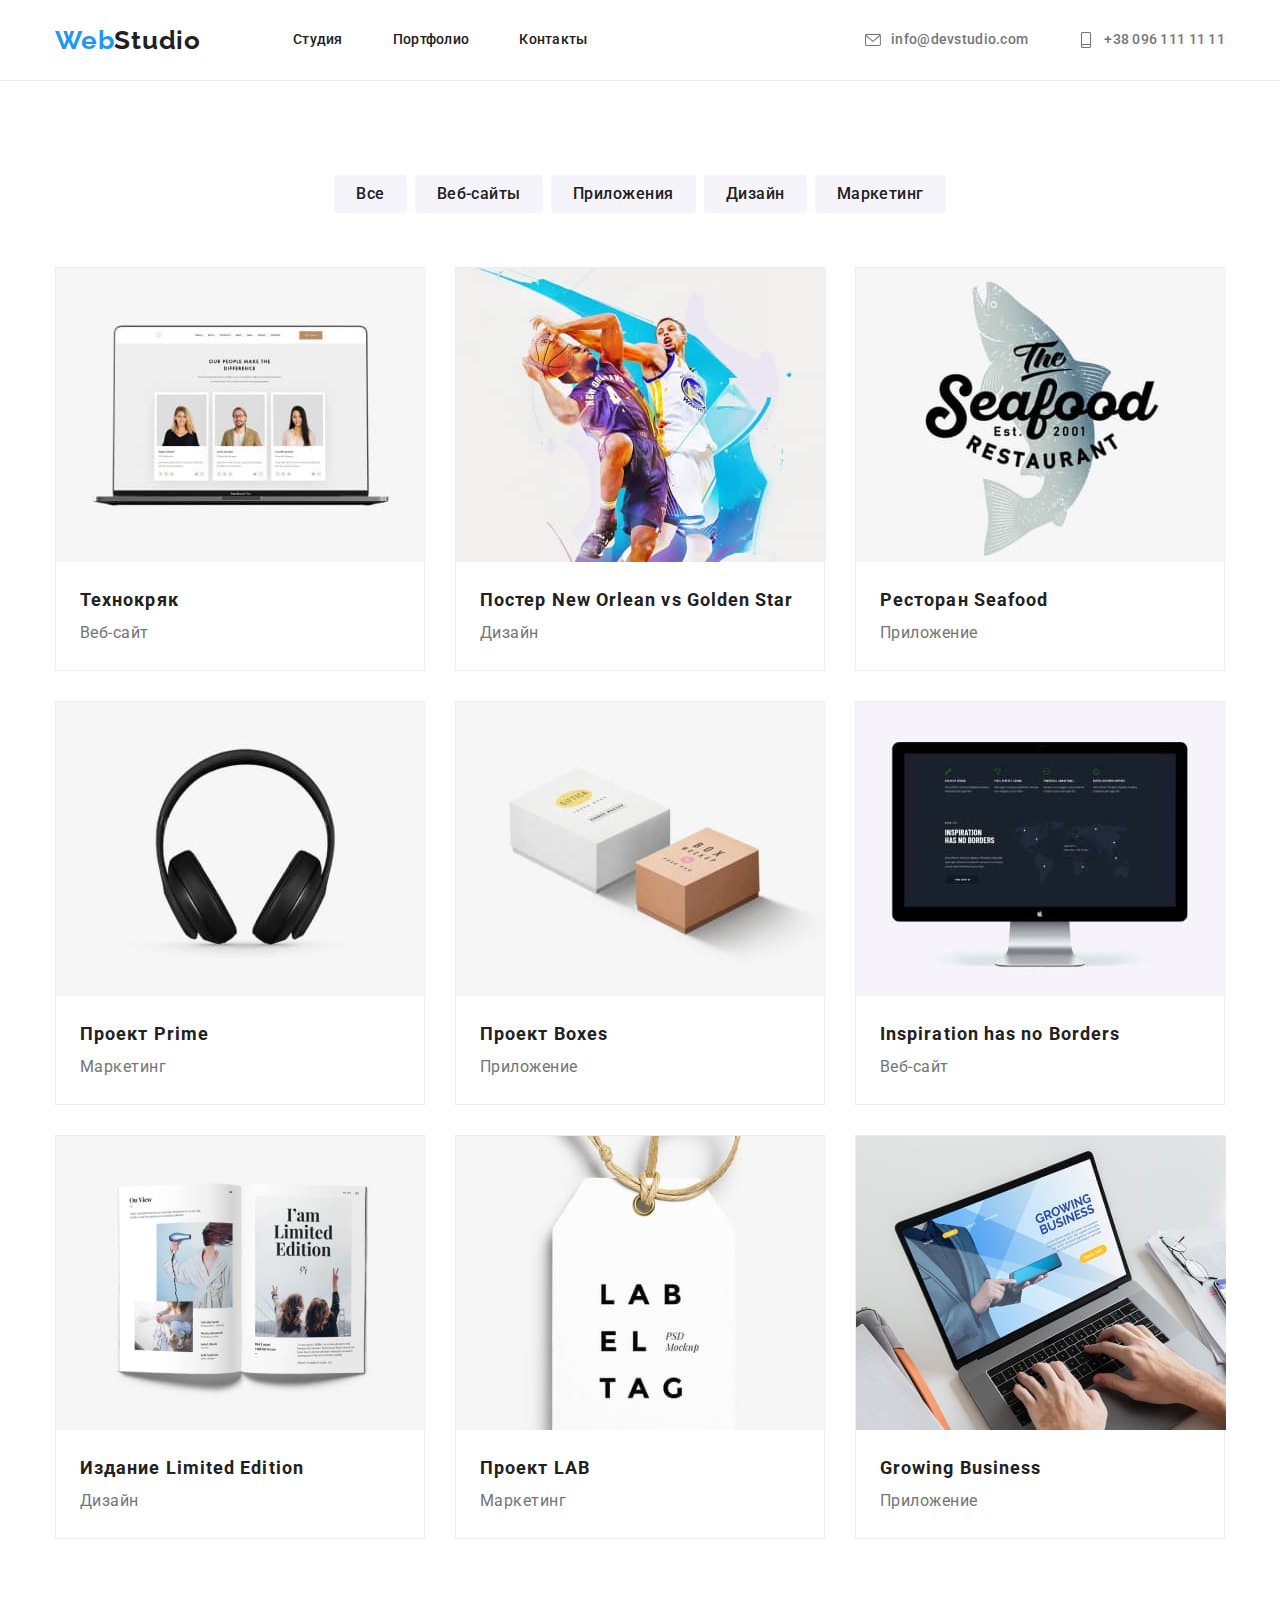
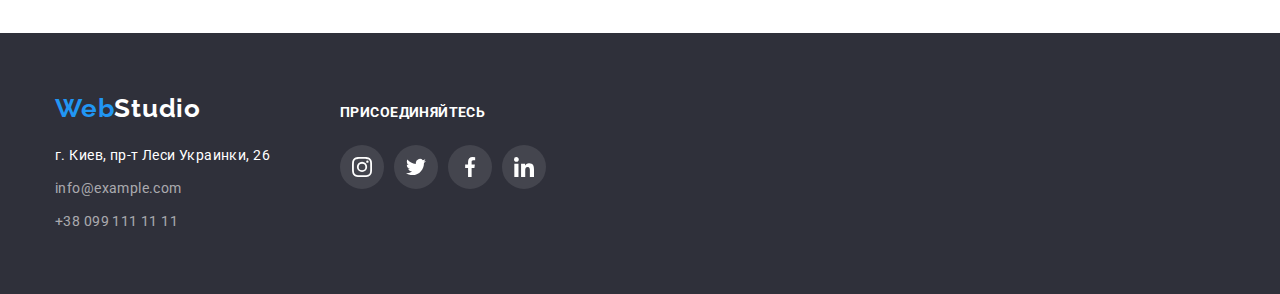
==== portfolio.html @ b7e5861d "Initial commit" ====
<!DOCTYPE html>
<html lang="ru">
<head>
    <meta charset="UTF-8">
    <meta http-equiv="X-UA-Compatible" content="IE=edge">
    <meta name="viewport" content="width=device-width, initial-scale=1.0">
    <title>Portfolio</title>
    <link rel="stylesheet" href="https://cdn.jsdelivr.net/npm/modern-normalize@1.1.0/modern-normalize.css">
    <link rel="stylesheet" href="./css/styles.css">
    <link rel="preconnect" href="https://fonts.googleapis.com">
    <link rel="preconnect" href="https://fonts.gstatic.com" crossorigin>
    <link href="https://fonts.googleapis.com/css2?family=Raleway:wght@700&family=Roboto:wght@400;500;700;900&display=swap" rel="stylesheet">
</head>
<body>
    <header>
        <div class="container">
        <nav>
        <a class="top emblem" href="./index.html"><span>Web</span>Studio</a>
        
            <ul class="navlist">
                <li class="nav-link"> <a href="./index.html">Студия</a></li>
                <li class="nav-link"><a href="./portfolio.html">Портфолио</a></li>
                <li class="nav-link"><a href="">Контакты</a></li>
            </ul>
        </nav>
        <div class="header-group">    
                <a class="header-contacts mail" href="mailto:info@devstudio.com">
                    <svg class="link-svg">
                    <use href="./images/icon.svg#envelope" ></use>
                </svg>
                info@devstudio.com
                </a> 
                
                <a class="header-contacts phone" href="tel:+380961111111">
                    <svg class="link-svg">
                    <use href="./images/icon.svg#phone" ></use>
                </svg>
                +38 096 111 11 11
                </a> 
        </div>
        </div>       
    </header>
    <main>
        <section class="section">
        <div class="container">
        <ul class="categories">
            <li class="categories-item">
                <button class="categories-button" type="button">Все</button>
            </li>
            <li class="categories-item">
                <button class="categories-button" type="button">Веб-сайты</button>
            </li>
            <li class="categories-item">
                <button class="categories-button" type="button">Приложения</button>
            </li>
            <li class="categories-item">
                <button class="categories-button" type="button">Дизайн</button>
            </li>
            <li class="categories-item">
                <button class="categories-button" type="button">Маркетинг</button>
            </li>
        </ul>
        <ul class="portfolio-list">
            <li class="portfolio-item">
                <a href="" class="portfolio-link"><img class="portfolio-image" src="./images/portfolio1.jpg" alt="Открытый сайт на мак-буке" width="370" height="294">
                    <div class="portfolio-group">
                        <h2>Технокряк</h2>
                        <p>Веб-сайт</p>
                    </div>
                </a>
            </li>
            <li class="portfolio-item">
                <a href="" class="portfolio-link"><img class="portfolio-image" src="./images/portfolio2.jpg" alt="Постер с баскетболистами" width="370" height="294">
                    <div class="portfolio-group">
                        <h2>Постер New Orlean vs Golden Star</h2>
                        <p>Дизайн</p>
                    </div>
                </a>
            </li>
            <li class="portfolio-item">
                <a href="" class="portfolio-link"><img class="portfolio-image" src="./images/portfolio3.jpg" alt="Эмблема ресторана Seafood" width="370" height="294">
                <div class="portfolio-group">
                    <h2>Ресторан Seafood</h2>
                    <p>Приложение</p>
                </div>
                </a>
            </li>
            <li class="portfolio-item">
                <a href="" class="portfolio-link"><img class="portfolio-image" src="./images/portfolio4.jpg" alt="Наушники" width="370" height="294">
                <div class="portfolio-group">
                    <h2>Проект Prime</h2>
                    <p>Маркетинг</p>
                </div>
                </a>
            </li>
            <li class="portfolio-item">
                <a href="" class="portfolio-link"><img class="portfolio-image" src="./images/portfolio5.jpg" alt="Коробки" width="370" height="294">
                <div class="portfolio-group">
                    <h2>Проект Boxes</h2>
                    <p>Приложение</p>
                </div>
                </a>
            </li>
            <li class="portfolio-item">
                <a href="" class="portfolio-link"><img class="portfolio-image" src="./images/portfolio6.jpg" alt="Дисплей с картами" width="370" height="294">
                <div class="portfolio-group">
                    <h2>Inspiration has no Borders</h2>
                    <p>Веб-сайт</p>
                </div>
                </a>
            </li>
            <li class="portfolio-item">
                <a href=""><img class="portfolio-image" src="./images/portfolio7.jpg" width="370" height="294" alt="Фото журнала">
                <div class="portfolio-group">
                    <h2>Издание Limited Edition</h2>
                    <p>Дизайн</p>
                </div>
                </a>
            </li>
            <li class="portfolio-item">
                <a href="" class="portfolio-link"><img class="portfolio-image" src="./images/portfolio8.jpg" alt="Рекламный лейбл" width="370" height="294">
                <div class="portfolio-group"> 
                    <h2>Проект LAB</h2>
                    <p>Маркетинг</p>
                </div>
                </a>
            </li>
            <li class="portfolio-item">
                <a href="" class="portfolio-link"><img class="portfolio-image" src="./images/portfolio9.jpg" alt="Кисти, печатающие на ноутбуке" width="370" height="294">
                <div class="portfolio-group">
                    <h2>Growing Business</h2>
                    <p>Приложение</p>
                </div>
                </a>
            </li>
        </ul>
    </div>
    </section>
    </main>
    <footer>
        <div class="container footer">
            <div class="main-information">
            <a class="bottom emblem" href="./index.html"><span>Web</span>Studio</a>
            <address>
                <ul class="contact-information">
                    <li class="footer-item"><a class="google-address" href="https://goo.gl/maps/PNrH4zYKMws1Ccoz9" target="_blank" rel="noopener noreferrer" title="Перенесет вам в Google-карты">г. Киев, пр-т Леси Украинки, 26</a></li>
                    <li class="footer-item"><a class="footer-contacts" href="mailto:info@example.com">info@example.com</a></li>
                    <li class="footer-item"><a class="footer-contacts" href="tel:+380991111111">+38 099 111 11 11</a></li>
                </ul>
            </address>
        </div>
        <div class="footersocials">
        <h2>Присоединяйтесь</h2>
            <ul class="footer-socials-list">
                <li class="footer-socials-item">
                    <a href="" class="footer-socials-link">
                        <svg class="footer-socials-svg">
                            <use href="./images/icon.svg#instagram" ></use>
                        </svg>
                    </a>
                </li>
                <li class="footer-socials-item">
                    <a href="" class="footer-socials-link">
                        <svg class="footer-socials-svg">
                            <use href="./images/icon.svg#twitter" ></use>
                        </svg>
                    </a>
                </li>
                <li class="footer-socials-item">
                    <a href="" class="footer-socials-link">
                        <svg class="footer-socials-svg">
                            <use href="./images/icon.svg#facebook" ></use>
                        </svg>
                    </a>
                </li>
                <li class="footer-socials-item">
                    <a href="" class="footer-socials-link">
                        <svg class="footer-socials-svg">
                            <use href="./images/icon.svg#linkedin" ></use>
                        </svg>
                    </a>
                </li>
            </ul>
        </div>
        </div>
    </footer>
</body>
</html>
---- css/styles.css ----
body {
    font-family: 'Roboto', sans-serif;
    color: var(--main-text-color);
}
:root {
    --text-color: #757575;
    --main-text-color:#212121;
    --hover-focus-color: #2196F3;
    --background: #2F303A;
    --partners-link: #AFB1B8;
}

.container  {
    width: 1200px;
    padding-left: 15px;
    padding-right: 15px;
    margin: 0 auto;
}
.section {
    padding-top: 94px;
    padding-bottom: 94px;
}
ul {
    padding: 0;
    margin: 0;
}
h1, h2, h3, p {
    margin: 0;
}


/*HEADER*/

header a {
    display: block;
    text-decoration: none;
    color: var(--main-text-color);
}
.top {
    font-family: 'Raleway';
    font-weight: 700;
    font-size: 26px;
    line-height: 1.19;
    letter-spacing: 0.03em;
    display: block;
}
.emblem span{
    color: var(--hover-focus-color);
}
.navlist {
    display: flex;
    list-style: none;
    margin-left: 92px;
    
}
.nav-link {
    margin-right: 50px;
}
.nav-link:last-child {
    margin-right: 0;
}
.nav-link a{
    font-weight: 500;
    font-size: 14px;
    line-height: 1.14;
    letter-spacing: 0.02em;
    padding: 32px 0;
}

.nav-link a:hover{
    color: var(--hover-focus-color);
}
.nav-link a:focus{
    color: var(--hover-focus-color);
}
.header-contacts {
    display: flex;
    align-items: center;
    color: var(--text-color);
    font-weight: 500;
    font-size: 14px;
    line-height: 1.14;
    letter-spacing: 0.02em;
}
.link-group {
    display: flex;
}
.link-svg {
    width: 16px;
    height: 16px;
    fill: #757575;
    margin-right: 10px;
}

.header-contacts:hover,
.header-contacts:focus{
    color: var(--hover-focus-color);
}
.link-svg {
    fill: currentColor;
}

header .container {
    display: flex;
    align-items: center;
}
nav {
    display: flex;
    align-items: center;
}
.header-group {
    display: flex;
    margin-left: auto;
}
.header-contacts {
    margin-right: 50px;
}
.header-contacts:last-child {
    margin-right: 0;
}
header {
    border-bottom: 1px solid #ECECEC;
}



/*FOOTER*/

.bottom.emblem {
    text-decoration: none;
    color: #FFFFFF;
    font-family: 'Raleway';
    font-weight: 700;
    font-size: 26px;
    line-height: 1.19;
    letter-spacing: 0.03em;
}

.google-address {
    text-decoration: none;
    font-style: normal;
    font-size: 14px;
    line-height: 1.71;
    letter-spacing: 0.03em;
    color: #FFFFFF;
}
footer {
    padding-top: 60px;
    padding-bottom: 60px;
    background-color: var(--background);
}
.main-information {
    margin-right: 70px;
}
.footer-contacts {
    text-decoration: none;
    font-style: normal;
    font-size: 14px;
    line-height: 1.71;
    letter-spacing: 0.03em;
    color: rgba(255, 255, 255, 0.6);
}
.contact-information {
    list-style: none;
    padding: 0;
}
.contact-information li:not(:last-child) {
    margin-bottom: 9px;
}
.contact-information li:first-child {
    margin-top: 20px;
}
.footer {
    display: flex;
    align-items: baseline;
}
.footersocials {
}
.footer-socials-list {
    display: flex;
    text-decoration: none;
}
.footersocials h2{
    margin-bottom: 20px;
    font-weight: 700;
    font-size: 14px;
    line-height: 1.71;
    letter-spacing: 0.03em;
    text-transform: uppercase;
    color: #FFFFFF;
}
.footer-socials-list {
    list-style: none;
}

.footer-socials-link {
    display: flex;
    justify-content: center;
    align-items: center;
    width: 44px;
    height: 44px;
    background-color: rgba(255, 255, 255, 0.1);
    border-radius: 50%;
}
.footer-socials-link:hover,
.footer-socials-link:focus {
    background-color: var(--hover-focus-color);
}

.footer-socials-item:not(:last-child) {
    margin-right: 10px;
}

.footer-socials-svg {
    width: 20px;
    height: 20px;
    fill: #FFFFFF;
}

/*INDEX*/

/*HERO*/

.hero {
    text-align: center;
    padding-top: 200px;
    padding-bottom: 200px;
    background-image: linear-gradient(to bottom, rgba(47, 48, 58, 0.4), rgba(47, 48, 58, 0.4)), url(../images/herophoto.jpg);
}

.hero h1{
    font-weight: 900;
    font-size: 44px;
    line-height: 1.36;
    letter-spacing: 0.06em;
    text-transform: uppercase;
    text-align: center;
    color: #FFFFFF;
    width: 692px;
    margin-left: auto;
    margin-right: auto;
    margin-bottom: 30px;
}
.hero button {
    display: flex;
    margin: 0 auto;
    color: #FFFFFF;
    background-color: var(--hover-focus-color);
    font-weight: 700;
    font-size: 16px;
    line-height: 1.88;
    letter-spacing: 0.06em;
    cursor: pointer;
    border: none;
    border-radius: 4px;
    padding: 10px 32px;
    align-items: center;
}


/*ADVANTAGES*/

.mainadvantage {
    display: flex;
    list-style: none;
}
.advantagelist {
    width: calc((100% - 90px) / 4);
}
.advantagelist:not(:last-child) {
    margin-right: 30px;
}
.advantagelist h3{
    font-weight: 700;
    font-size: 14px;
    line-height: 1.14;
    letter-spacing: 0.03em;
    text-transform: uppercase;
    margin-bottom: 10px;
}
.advantagelist p {
    color: var(--text-color);
    font-size: 14px;
    line-height: 1.71;
    letter-spacing: 0.03em;
}

.advantage-svg {
    height: 70px;
    width: 70px;
}
.advantagelist div{
    display: flex;
    justify-content: center;
    align-items: center;

    margin-bottom: 30px;
    height: 120px;
    background-color: #F5F4FA;
    border-radius: 4px;
}

/*OUR WORK*/
.ourwork {
    padding-top: 0;
}
.ourwork ul {
    list-style: none;
}
.ourwork h2{
    margin-bottom: 50px;
    font-weight: 700;
    font-size: 36px;
    line-height: 1.17;
    text-align: center;
    letter-spacing: 0.03em;
}
.images {
    display: flex;
    justify-content: center;
}
.item-image img {
    display: block;
}
.item-image:not(:last-child) {
    margin-right: 30px;
}

/*TEAM*/

.sectionteam {
    padding-top: 92px;
    padding-bottom: 94px;
    background-color: #F5F4FA;
}
.sectionteam h2{
    margin-bottom: 50px;
    font-weight: 700;
    font-size: 36px;
    line-height: 1.17;
    text-align: center;
    letter-spacing: 0.03em;
}
.teammates {
    display: flex;
    justify-content: center;
    list-style: none;
}
.team-member h3{
    font-weight: 500;
    font-size: 16px;
    line-height: 1.19;
    text-align: center;
    letter-spacing: 0.03em;
    margin-bottom: 10px;
}
.team-member{
    font-size: 16px;
    line-height: 1.19;
    text-align: center;
    letter-spacing: 0.03em;
    background-color: #FFFFFF;
    box-shadow: 0px 1px 3px rgba(0, 0, 0, 0.12), 0px 1px 1px rgba(0, 0, 0, 0.14), 0px 2px 1px rgba(0, 0, 0, 0.2);
    border-radius: 0px 0px 4px 4px;
}
.team-member img {
    display: block;
}
.team-member:not(:last-child){
    margin-right: 30px;
}
.team-member p{
    color: var(--text-color);
    margin-bottom: 16px;
}
.team-group {
    padding-top: 30px;
    padding-bottom: 30px;
}
.socials {
    list-style: none;
    display: flex;
    justify-content: center;
}
.socials-item:not(:last-child) {
    margin-right: 10px;
}
.socials-link {
    display: flex;
    justify-content: center;
    align-items: center;
    border-radius: 50%;
    width: 44px;
    height: 44px;
}
.socials-link:hover,
.socials-link:focus {
    background-color: var(--hover-focus-color);
}
.socials-link:hover .socials-svg,
.socials-link:focus .socials-svg {
    fill: #FFFFFF;
}
.socials-svg {
    width: 20px;
    height: 20px;
    fill: #AFB1B8;
}


/*CLIENTS*/

.partners-h2 {
    padding-bottom: 50px;
    font-weight: 700;
    font-size: 36px;
    line-height: 1.16;
    text-align: center;
    letter-spacing: 0.03em;
}
.partners-list {
    display: flex;
    list-style: none;
    justify-content: center;
}
.partners-item:not(:last-child) {
    margin-right: 30px;
}
.partners-link {
    display: flex;
    justify-content: center;
    align-items: center;

    width: 170px;
    height: 92px;
    border: 1px solid #AFB1B8;
    border-radius: 4px;
    color: #AFB1B8;
}
.partners-svg {
    fill: currentColor;
    width: 106px;
    height: 60px;
}
.partners-link:hover,
.partners-link:focus {
    color: var(--hover-focus-color);
    border: 1px solid var(--hover-focus-color);
}

/*PORTFOLIO*/

.categories {
    display: flex;
    justify-content: center;
    list-style: none;
    margin-bottom: 54px;
}
.categories-item {
    display: inline;
}
.categories-item + .categories-item {
    margin-left: 8px;
}
.categories-item button{
    cursor: pointer;
}
.categories-button {
    padding: 6px 22px;
    color: var(--main-text-color);
    font-family: 'Roboto';
    font-weight: 500;
    font-size: 16px;
    line-height: 1.63;
    text-align: center;
    letter-spacing: 0.03em;
    background: #F5F4FA;
    border-radius: 4px;
    border: none;
}

.categories-button:hover {
    background: var(--hover-focus-color);
    color: #FFFFFF;
}
.portfolio-list {
    display: flex;
    flex-wrap: wrap;
    list-style: none;    
}
.portfolio-item {
    margin-right: 30px;
    margin-bottom: 30px;
    width: 370px;
    height: 404px;
    border: 1px solid #EEEEEE;
}
.portfolio-item:nth-child(3n){
    margin-right: 0;
}
.portfolio-item:nth-last-child(-n+3) {
    margin-bottom: 0;
}
.portfolio-item:hover,
.portfolio-item:focus {
    border: 1px solid #EEEEEE;
    box-shadow: 0px 1px 1px rgba(0, 0, 0, 0.12), 0px 4px 4px rgba(0, 0, 0, 0.06), 1px 4px 6px rgba(0, 0, 0, 0.16);
}

.portfolio-list a{
    text-decoration: none;
    text-align: start;
}
.portfolio-item img {
    display: block;
}
.portfolio-item h2{
    color: var(--main-text-color);
    font-weight: 700;
    font-size: 18px;
    line-height: 2;
    letter-spacing: 0.06em;
}
.portfolio-item p {
    color: var(--text-color);
    font-size: 16px;
    line-height: 1.88;
    letter-spacing: 0.03em;
}
.portfolio-group {
    padding: 20px 24px;
}
 
 .portfolio-image {
}
.description {
}
.description-category {
}
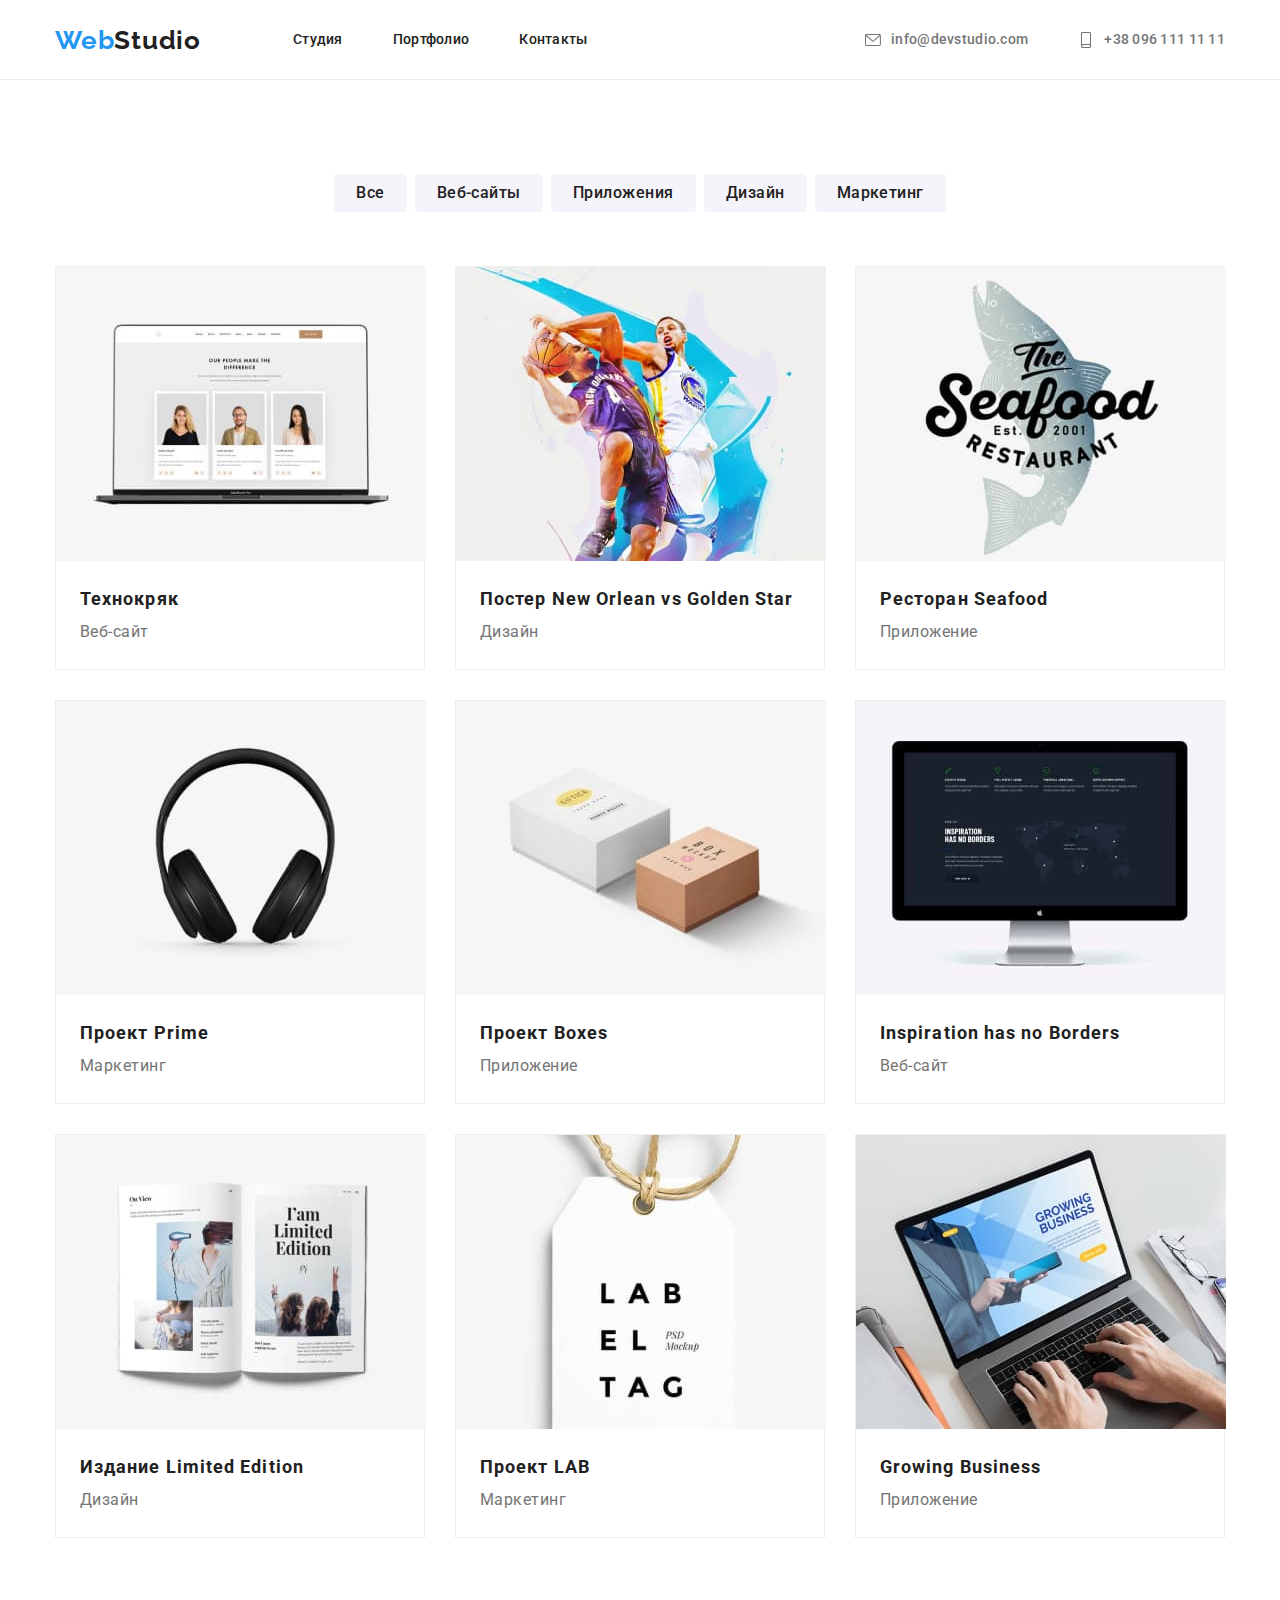
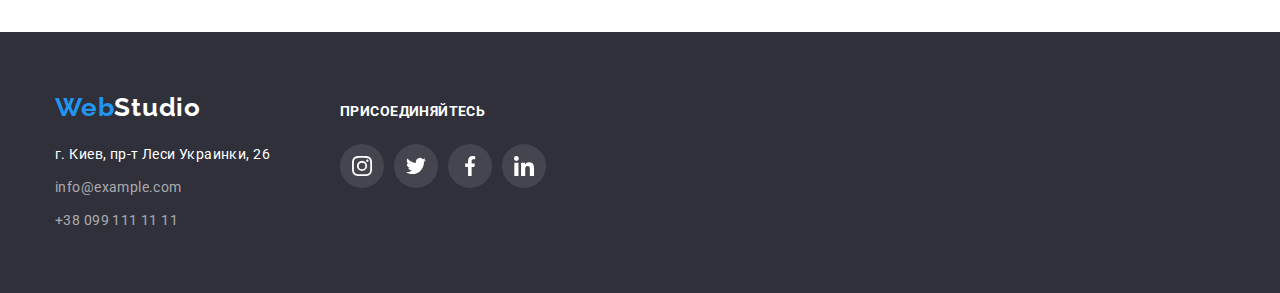
==== commit b73a7c72: "menu in portfolio" ====
--- a/portfolio.html
+++ b/portfolio.html
@@ -62,7 +62,10 @@
         </ul>
         <ul class="portfolio-list">
             <li class="portfolio-item">
-                <a href="" class="portfolio-link"><img class="portfolio-image" src="./images/portfolio1.jpg" alt="Открытый сайт на мак-буке" width="370" height="294">
+                <a href="" class="portfolio-link">
+                        <div class="image-hover"><img class="portfolio-image" src="./images/portfolio1.jpg" alt="Открытый сайт на мак-буке" width="370" height="294">
+                        <p class="image-p">Ресурс предлагает комплексные предложения с разным уровнем функционала и сервисов. Все это позволит посетителю получить исчерпывающие сведения о компании или частном лице.</p>
+                    </div>
                     <div class="portfolio-group">
                         <h2>Технокряк</h2>
                         <p>Веб-сайт</p>
@@ -70,7 +73,11 @@
                 </a>
             </li>
             <li class="portfolio-item">
-                <a href="" class="portfolio-link"><img class="portfolio-image" src="./images/portfolio2.jpg" alt="Постер с баскетболистами" width="370" height="294">
+                <a href="" class="portfolio-link">
+                    <div class="image-hover">
+                    <img class="portfolio-image" src="./images/portfolio2.jpg" alt="Постер с баскетболистами" width="370" height="294">
+                    <p class="image-p"></p>
+                    </div>
                     <div class="portfolio-group">
                         <h2>Постер New Orlean vs Golden Star</h2>
                         <p>Дизайн</p>
@@ -78,7 +85,11 @@
                 </a>
             </li>
             <li class="portfolio-item">
-                <a href="" class="portfolio-link"><img class="portfolio-image" src="./images/portfolio3.jpg" alt="Эмблема ресторана Seafood" width="370" height="294">
+                <a href="" class="portfolio-link">
+                    <div class="image-hover">
+                    <img class="portfolio-image" src="./images/portfolio3.jpg" alt="Эмблема ресторана Seafood" width="370" height="294">
+                    <p class="image-p"></p>
+                    </div>
                 <div class="portfolio-group">
                     <h2>Ресторан Seafood</h2>
                     <p>Приложение</p>
@@ -86,7 +97,11 @@
                 </a>
             </li>
             <li class="portfolio-item">
-                <a href="" class="portfolio-link"><img class="portfolio-image" src="./images/portfolio4.jpg" alt="Наушники" width="370" height="294">
+                <a href="" class="portfolio-link">
+                    <div class="image-hover">
+                    <img class="portfolio-image" src="./images/portfolio4.jpg" alt="Наушники" width="370" height="294">
+                    <p class="image-p"></p>
+                    </div>
                 <div class="portfolio-group">
                     <h2>Проект Prime</h2>
                     <p>Маркетинг</p>
@@ -94,7 +109,11 @@
                 </a>
             </li>
             <li class="portfolio-item">
-                <a href="" class="portfolio-link"><img class="portfolio-image" src="./images/portfolio5.jpg" alt="Коробки" width="370" height="294">
+                <a href="" class="portfolio-link">
+                    <div class="image-hover">
+                    <img class="portfolio-image" src="./images/portfolio5.jpg" alt="Коробки" width="370" height="294">
+                    <p class="image-p"></p>
+                    </div>
                 <div class="portfolio-group">
                     <h2>Проект Boxes</h2>
                     <p>Приложение</p>
@@ -102,7 +121,11 @@
                 </a>
             </li>
             <li class="portfolio-item">
-                <a href="" class="portfolio-link"><img class="portfolio-image" src="./images/portfolio6.jpg" alt="Дисплей с картами" width="370" height="294">
+                <a href="" class="portfolio-link">
+                    <div class="image-hover">
+                    <img class="portfolio-image" src="./images/portfolio6.jpg" alt="Дисплей с картами" width="370" height="294">
+                    <p class="image-p"></p>
+                    </div>
                 <div class="portfolio-group">
                     <h2>Inspiration has no Borders</h2>
                     <p>Веб-сайт</p>
@@ -110,15 +133,22 @@
                 </a>
             </li>
             <li class="portfolio-item">
-                <a href=""><img class="portfolio-image" src="./images/portfolio7.jpg" width="370" height="294" alt="Фото журнала">
-                <div class="portfolio-group">
+                <a href="">
+                    <div class="image-hover"><img class="portfolio-image" src="./images/portfolio7.jpg" width="370" height="294" alt="Фото журнала">
+                    <p class="image-p"></p>
+                    </div>
+                    <div class="portfolio-group">
                     <h2>Издание Limited Edition</h2>
                     <p>Дизайн</p>
                 </div>
                 </a>
             </li>
             <li class="portfolio-item">
-                <a href="" class="portfolio-link"><img class="portfolio-image" src="./images/portfolio8.jpg" alt="Рекламный лейбл" width="370" height="294">
+                <a href="" class="portfolio-link">
+                    <div class="image-hover">
+                    <img class="portfolio-image" src="./images/portfolio8.jpg" alt="Рекламный лейбл" width="370" height="294">
+                    <p class="image-p"></p>
+                    </div>
                 <div class="portfolio-group"> 
                     <h2>Проект LAB</h2>
                     <p>Маркетинг</p>
@@ -126,7 +156,11 @@
                 </a>
             </li>
             <li class="portfolio-item">
-                <a href="" class="portfolio-link"><img class="portfolio-image" src="./images/portfolio9.jpg" alt="Кисти, печатающие на ноутбуке" width="370" height="294">
+                <a href="" class="portfolio-link">
+                    <div class="image-hover">
+                    <img class="portfolio-image" src="./images/portfolio9.jpg" alt="Кисти, печатающие на ноутбуке" width="370" height="294">
+                    <p class="image-p"></p>
+                    </div>
                 <div class="portfolio-group">
                     <h2>Growing Business</h2>
                     <p>Приложение</p>
--- a/css/styles.css
+++ b/css/styles.css
@@ -1,6 +1,7 @@
 body {
     font-family: 'Roboto', sans-serif;
     color: var(--main-text-color);
+    margin-top: 80px;
 }
 :root {
     --text-color: #757575;
@@ -31,6 +32,15 @@
 
 /*HEADER*/
 
+header {
+    position: fixed;
+    top: 0;
+    left: 0;
+    width: 100%;
+    height: 80px;
+    background-color: #fff;
+    z-index: 10;
+}
 header a {
     display: block;
     text-decoration: none;
@@ -54,7 +64,17 @@
     
 }
 .nav-link {
+    position: relative;
     margin-right: 50px;
+}
+.nav-link::before {
+    content: "";
+    position: absolute;
+    bottom: 0;
+    width: 100%;
+    height: 4px;
+    background-color: var(--hover-focus-color);
+    opacity: 0;
 }
 .nav-link:last-child {
     margin-right: 0;
@@ -67,11 +87,13 @@
     padding: 32px 0;
 }
 
-.nav-link a:hover{
-    color: var(--hover-focus-color);
-}
+.nav-link a:hover,
 .nav-link a:focus{
     color: var(--hover-focus-color);
+}
+.nav-link:hover::before,
+.nav-link:focus::before {
+    opacity: 1;
 }
 .header-contacts {
     display: flex;
@@ -257,6 +279,48 @@
     align-items: center;
 }
 
+/*MODAL WINDOW*/
+
+.fixed-back {
+    position: fixed;
+    top: 0;
+    left: 0;
+    width: 100%;
+    height: 100%;
+    background-color:rgba(0, 0, 0, 0.2);
+    z-index: 20;
+}
+.modal {
+    position: absolute;
+    width: 581px;
+    height: 528px;
+    top: 50%;
+    left: 50%;
+    transform: translate(-50%, -50%);
+    background-color: #fff;
+    box-shadow: 0px 1px 3px rgba(0, 0, 0, 0.12), 0px 1px 1px rgba(0, 0, 0, 0.14), 0px 2px 1px rgba(0, 0, 0, 0.2);
+    border-radius: 4px;
+}
+.closing-button {
+    position: absolute;
+    display: flex;
+    justify-content: center;
+    align-items: center;
+    top: 8px;
+    right: 8px;
+    width: 30px;
+    height: 30px;
+    border-radius: 50%;
+    border: 1px solid rgba(0, 0, 0, 0.1);
+}
+.closing-button svg {
+    fill: #000;
+
+}
+.fixed-back.is-active {
+    opacity: 0;
+    pointer-events: none;
+}
 
 /*ADVANTAGES*/
 
@@ -324,6 +388,33 @@
 }
 .item-image:not(:last-child) {
     margin-right: 30px;
+}
+.image-div {
+    position: relative;
+
+}
+
+.image-div::before {
+    position: absolute;
+    content: "";
+    width: 100%;
+    height: 25%;
+    bottom: 0;
+    background-color:rgba(47, 48, 58, 0.8);;
+}
+
+.overlay-p {
+    position: absolute;
+    display: block;
+    left: 82px;
+    bottom: 27px;
+
+    font-weight: 700;
+    font-size: 14px;
+    line-height: 1.16;
+    letter-spacing: 0.03em;
+    text-transform: uppercase;
+    color: #FFFFFF;
 }
 
 /*TEAM*/
@@ -530,7 +621,37 @@
 .portfolio-group {
     padding: 20px 24px;
 }
- 
+
+/*PHOTO_TEXT*/
+.image-hover {
+    position: relative;
+    
+}
+
+.image-p {
+    position: absolute;
+    padding-top: 63px;
+    padding-left: 24px;
+    width: 100%;
+    height: 100%;
+    bottom: 100%;
+    left: 0;
+    background-color: rgba(33, 150, 243, 0.9);
+    color: white;
+    
+    font-size: 18px;
+    line-height: 1.55;
+
+    letter-spacing: 0.03em;
+    opacity: 0;
+}
+.image-hover:hover p{
+    bottom: 0;
+    opacity: 1;
+}
+.image-hover:hover {
+
+}
  .portfolio-image {
 }
 .description {
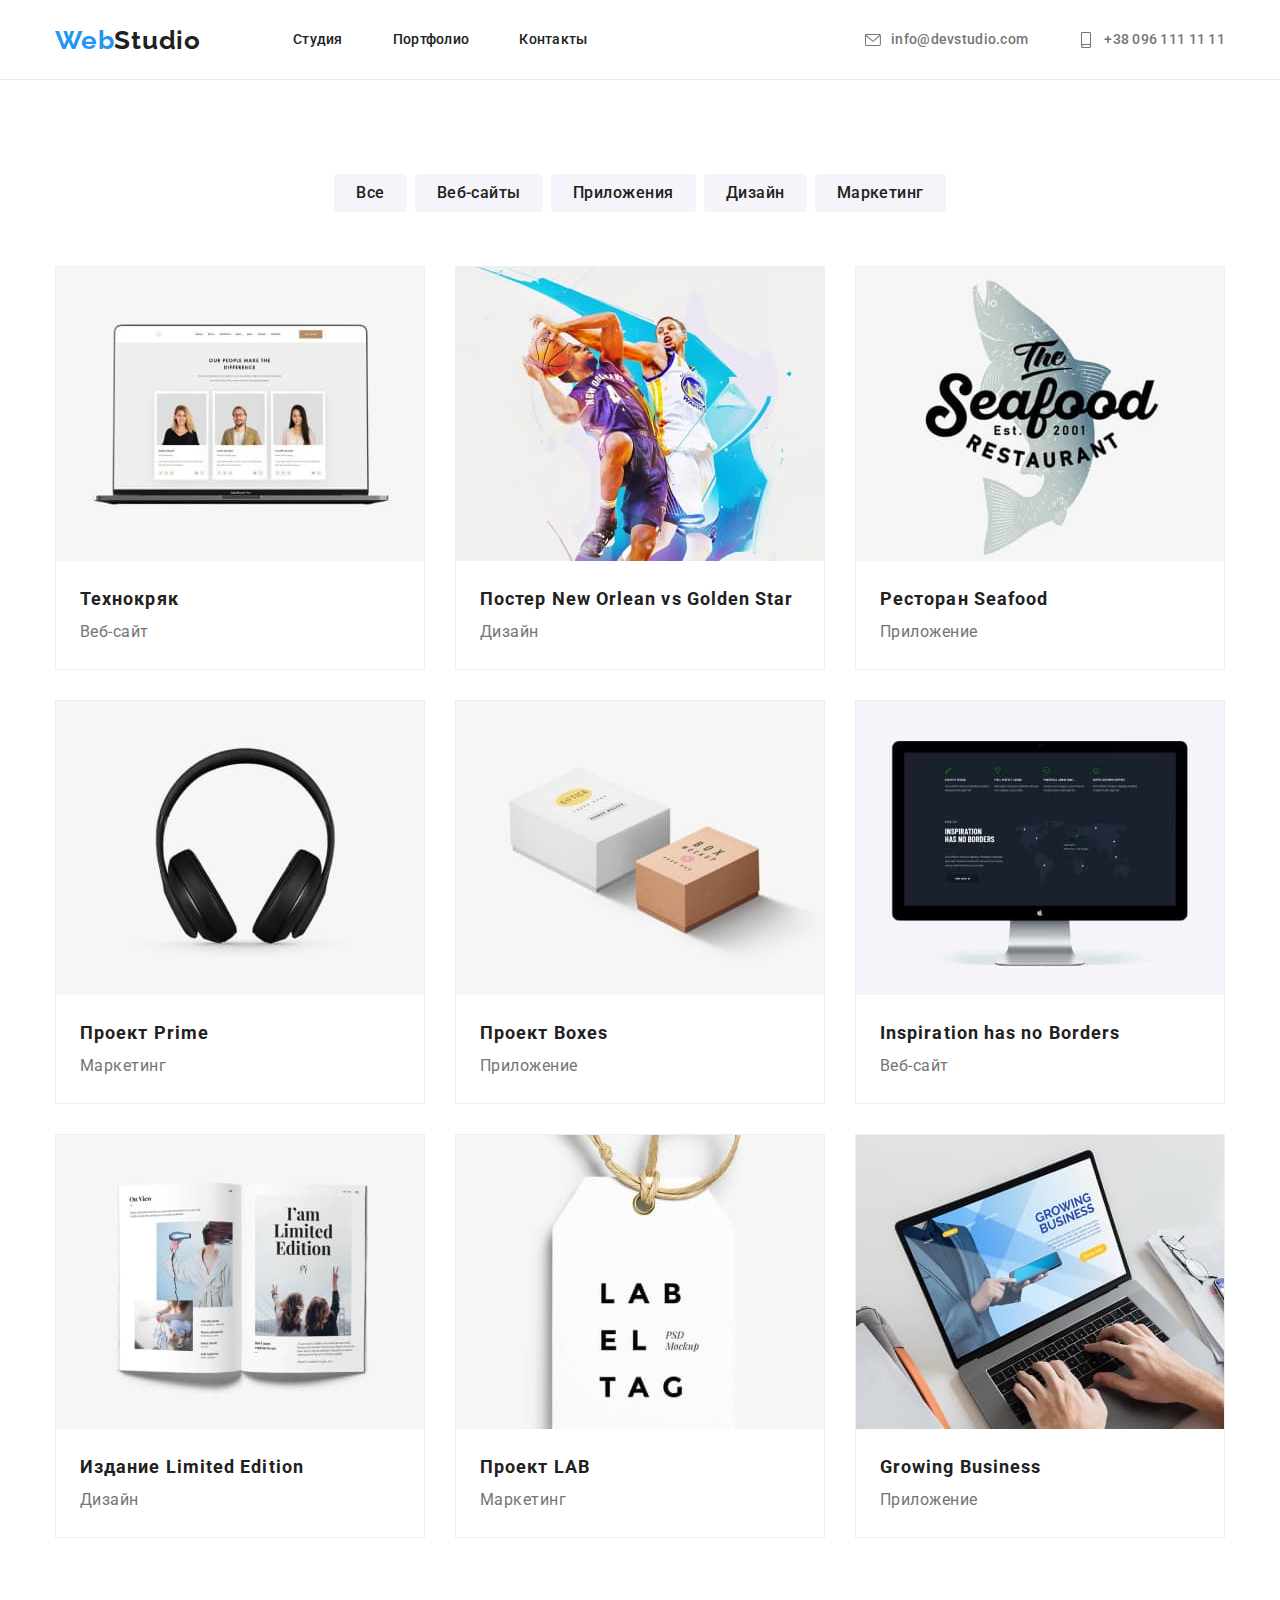
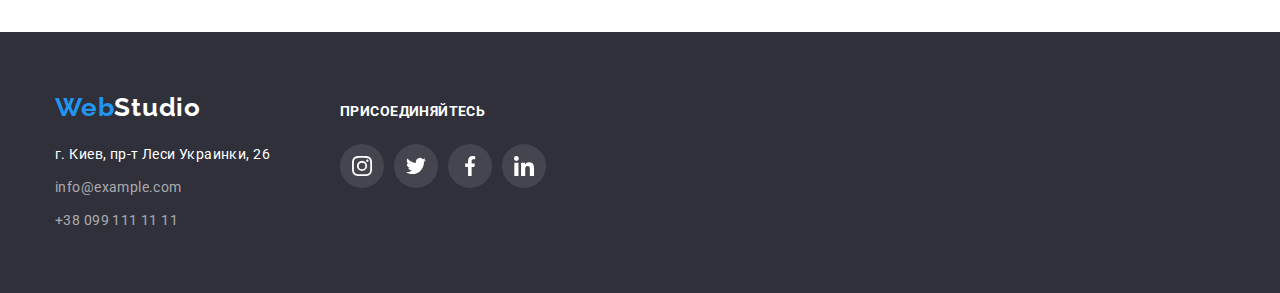
==== commit 9055a9f3: "all done" ====
--- a/portfolio.html
+++ b/portfolio.html
@@ -10,6 +10,7 @@
     <link rel="preconnect" href="https://fonts.googleapis.com">
     <link rel="preconnect" href="https://fonts.gstatic.com" crossorigin>
     <link href="https://fonts.googleapis.com/css2?family=Raleway:wght@700&family=Roboto:wght@400;500;700;900&display=swap" rel="stylesheet">
+    <script src="./js/modal.js"></script>
 </head>
 <body>
     <header>
@@ -68,7 +69,7 @@
                     </div>
                     <div class="portfolio-group">
                         <h2>Технокряк</h2>
-                        <p>Веб-сайт</p>
+                        <p class="portfolio-text">Веб-сайт</p>
                     </div>
                 </a>
             </li>
@@ -80,7 +81,7 @@
                     </div>
                     <div class="portfolio-group">
                         <h2>Постер New Orlean vs Golden Star</h2>
-                        <p>Дизайн</p>
+                        <p class="portfolio-text">Дизайн</p>
                     </div>
                 </a>
             </li>
@@ -92,7 +93,7 @@
                     </div>
                 <div class="portfolio-group">
                     <h2>Ресторан Seafood</h2>
-                    <p>Приложение</p>
+                    <p class="portfolio-text">Приложение</p>
                 </div>
                 </a>
             </li>
@@ -104,7 +105,7 @@
                     </div>
                 <div class="portfolio-group">
                     <h2>Проект Prime</h2>
-                    <p>Маркетинг</p>
+                    <p class="portfolio-text">Маркетинг</p>
                 </div>
                 </a>
             </li>
@@ -116,7 +117,7 @@
                     </div>
                 <div class="portfolio-group">
                     <h2>Проект Boxes</h2>
-                    <p>Приложение</p>
+                    <p class="portfolio-text">Приложение</p>
                 </div>
                 </a>
             </li>
@@ -128,7 +129,7 @@
                     </div>
                 <div class="portfolio-group">
                     <h2>Inspiration has no Borders</h2>
-                    <p>Веб-сайт</p>
+                    <p class="portfolio-text">Веб-сайт</p>
                 </div>
                 </a>
             </li>
@@ -139,7 +140,7 @@
                     </div>
                     <div class="portfolio-group">
                     <h2>Издание Limited Edition</h2>
-                    <p>Дизайн</p>
+                    <p class="portfolio-text">Дизайн</p>
                 </div>
                 </a>
             </li>
@@ -151,7 +152,7 @@
                     </div>
                 <div class="portfolio-group"> 
                     <h2>Проект LAB</h2>
-                    <p>Маркетинг</p>
+                    <p class="portfolio-text">Маркетинг</p>
                 </div>
                 </a>
             </li>
@@ -163,7 +164,7 @@
                     </div>
                 <div class="portfolio-group">
                     <h2>Growing Business</h2>
-                    <p>Приложение</p>
+                    <p class="portfolio-text">Приложение</p>
                 </div>
                 </a>
             </li>
--- a/css/styles.css
+++ b/css/styles.css
@@ -85,6 +85,8 @@
     line-height: 1.14;
     letter-spacing: 0.02em;
     padding: 32px 0;
+
+    transition: color 250ms cubic-bezier(0.4, 0, 0.2, 1), opacity 250ms cubic-bezier(0.4, 0, 0.2, 1);
 }
 
 .nav-link a:hover,
@@ -103,6 +105,8 @@
     font-size: 14px;
     line-height: 1.14;
     letter-spacing: 0.02em;
+
+    transition: color 250ms cubic-bezier(0.4, 0, 0.2, 1);
 }
 .link-group {
     display: flex;
@@ -223,6 +227,8 @@
     height: 44px;
     background-color: rgba(255, 255, 255, 0.1);
     border-radius: 50%;
+
+    transition: background-color 250ms cubic-bezier(0.4, 0, 0.2, 1);
 }
 .footer-socials-link:hover,
 .footer-socials-link:focus {
@@ -248,6 +254,8 @@
     padding-top: 200px;
     padding-bottom: 200px;
     background-image: linear-gradient(to bottom, rgba(47, 48, 58, 0.4), rgba(47, 48, 58, 0.4)), url(../images/herophoto.jpg);
+    background-repeat: no-repeat;
+    background-position: center;
 }
 
 .hero h1{
@@ -263,7 +271,7 @@
     margin-right: auto;
     margin-bottom: 30px;
 }
-.hero button {
+.toorder {
     display: flex;
     margin: 0 auto;
     color: #FFFFFF;
@@ -281,7 +289,7 @@
 
 /*MODAL WINDOW*/
 
-.fixed-back {
+.backdrop {
     position: fixed;
     top: 0;
     left: 0;
@@ -289,6 +297,9 @@
     height: 100%;
     background-color:rgba(0, 0, 0, 0.2);
     z-index: 20;
+    opacity: 1;
+
+    transition: opacity 250ms cubic-bezier(0.4, 0, 0.2, 1);
 }
 .modal {
     position: absolute;
@@ -303,7 +314,7 @@
 }
 .closing-button {
     position: absolute;
-    display: flex;
+    display: block;
     justify-content: center;
     align-items: center;
     top: 8px;
@@ -312,12 +323,14 @@
     height: 30px;
     border-radius: 50%;
     border: 1px solid rgba(0, 0, 0, 0.1);
+    background-color: #FFFFFF;
+    cursor: pointer;
 }
 .closing-button svg {
     fill: #000;
 
 }
-.fixed-back.is-active {
+.backdrop.is-hidden {
     opacity: 0;
     pointer-events: none;
 }
@@ -483,6 +496,8 @@
     border-radius: 50%;
     width: 44px;
     height: 44px;
+
+    transition: background-color 250ms cubic-bezier(0.4, 0, 0.2, 1);
 }
 .socials-link:hover,
 .socials-link:focus {
@@ -496,6 +511,8 @@
     width: 20px;
     height: 20px;
     fill: #AFB1B8;
+
+    transition: fill 250ms cubic-bezier(0.4, 0, 0.2, 1);
 }
 
 
@@ -527,6 +544,8 @@
     border: 1px solid #AFB1B8;
     border-radius: 4px;
     color: #AFB1B8;
+
+    transition: color 250ms cubic-bezier(0.4, 0, 0.2, 1), border 250ms cubic-bezier(0.4, 0, 0.2, 1);
 }
 .partners-svg {
     fill: currentColor;
@@ -568,6 +587,8 @@
     background: #F5F4FA;
     border-radius: 4px;
     border: none;
+
+    transition: background 250ms cubic-bezier(0.4, 0, 0.2, 1), color 250ms cubic-bezier(0.4, 0, 0.2, 1);
 }
 
 .categories-button:hover {
@@ -585,6 +606,8 @@
     width: 370px;
     height: 404px;
     border: 1px solid #EEEEEE;
+
+    transition: box-shadow 250ms cubic-bezier(0.4, 0, 0.2, 1);
 }
 .portfolio-item:nth-child(3n){
     margin-right: 0;
@@ -612,7 +635,7 @@
     line-height: 2;
     letter-spacing: 0.06em;
 }
-.portfolio-item p {
+.portfolio-text {
     color: var(--text-color);
     font-size: 16px;
     line-height: 1.88;
@@ -625,34 +648,41 @@
 /*PHOTO_TEXT*/
 .image-hover {
     position: relative;
+    overflow: hidden;
+    margin: 0;
     
 }
 
 .image-p {
     position: absolute;
+    
     padding-top: 63px;
     padding-left: 24px;
     width: 100%;
     height: 100%;
-    bottom: 100%;
+    top: 0;
     left: 0;
     background-color: rgba(33, 150, 243, 0.9);
-    color: white;
+    color: #fff;
     
     font-size: 18px;
     line-height: 1.55;
-
-    letter-spacing: 0.03em;
-    opacity: 0;
-}
-.image-hover:hover p{
-    bottom: 0;
-    opacity: 1;
+    letter-spacing: 0.03em;
+
+    transform: translateY(+100%);
+
+
+    transition: transform 250ms cubic-bezier(0.4, 0, 0.2, 1);
+}
+.portfolio-item:hover .image-p,
+.portfolio-item:focus .image-p{
+    transform: translateY(0);
 }
 .image-hover:hover {
 
 }
  .portfolio-image {
+     display: block;
 }
 .description {
 }
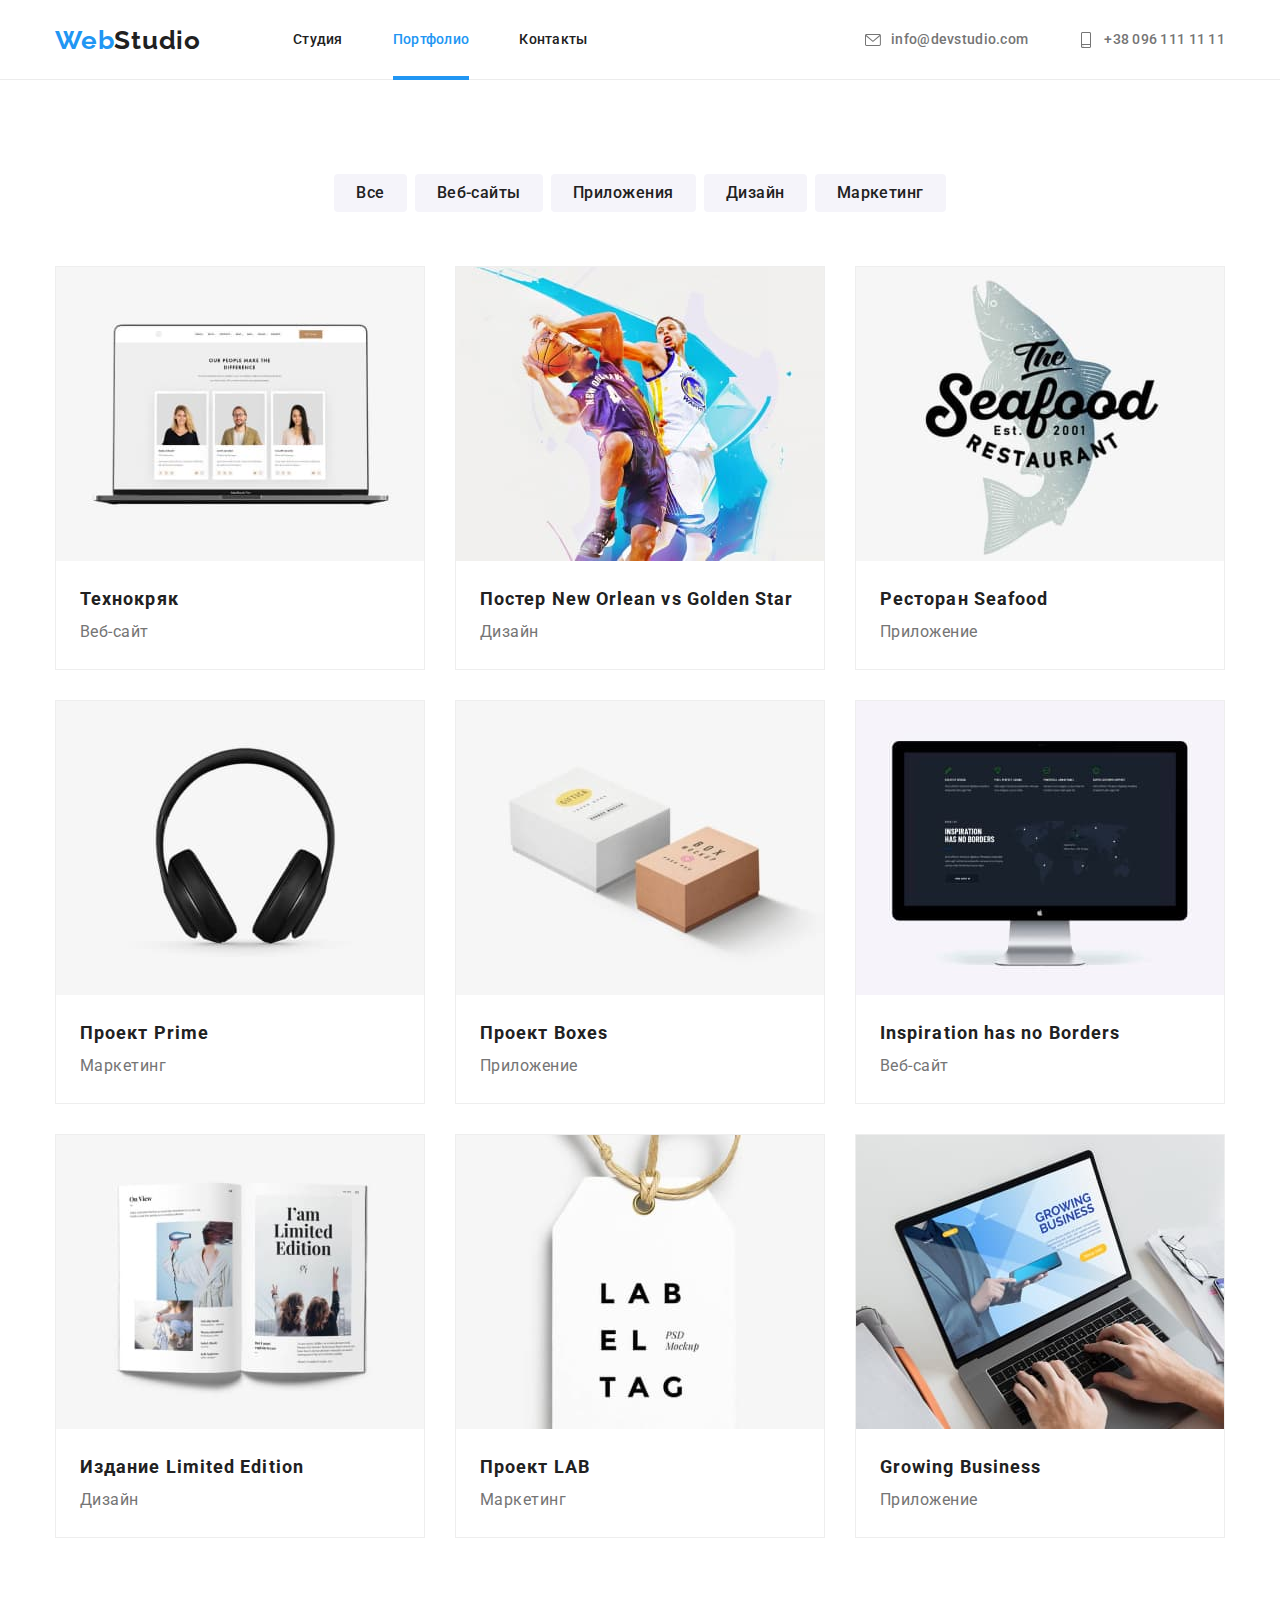
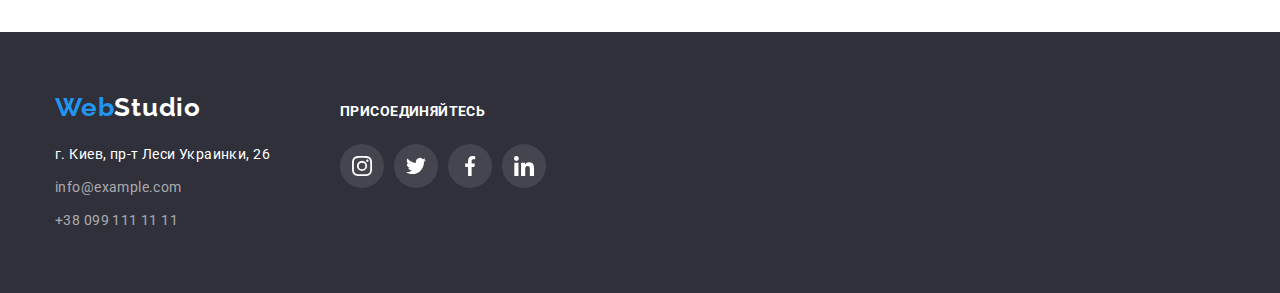
==== commit 892c2930: "current class" ====
--- a/portfolio.html
+++ b/portfolio.html
@@ -20,7 +20,7 @@
         
             <ul class="navlist">
                 <li class="nav-link"> <a href="./index.html">Студия</a></li>
-                <li class="nav-link"><a href="./portfolio.html">Портфолио</a></li>
+                <li class="nav-link current"><a href="./portfolio.html">Портфолио</a></li>
                 <li class="nav-link"><a href="">Контакты</a></li>
             </ul>
         </nav>
--- a/css/styles.css
+++ b/css/styles.css
@@ -67,14 +67,17 @@
     position: relative;
     margin-right: 50px;
 }
-.nav-link::before {
+.current:after {
     content: "";
     position: absolute;
     bottom: 0;
     width: 100%;
     height: 4px;
     background-color: var(--hover-focus-color);
-    opacity: 0;
+    opacity: 1;
+}
+.current a {
+    color: var(--hover-focus-color);
 }
 .nav-link:last-child {
     margin-right: 0;
@@ -92,10 +95,6 @@
 .nav-link a:hover,
 .nav-link a:focus{
     color: var(--hover-focus-color);
-}
-.nav-link:hover::before,
-.nav-link:focus::before {
-    opacity: 1;
 }
 .header-contacts {
     display: flex;
@@ -251,12 +250,15 @@
 
 .hero {
     text-align: center;
+    position: relative;
     padding-top: 200px;
     padding-bottom: 200px;
+    overflow: hidden;
     background-image: linear-gradient(to bottom, rgba(47, 48, 58, 0.4), rgba(47, 48, 58, 0.4)), url(../images/herophoto.jpg);
     background-repeat: no-repeat;
     background-position: center;
 }
+
 
 .hero h1{
     font-weight: 900;
